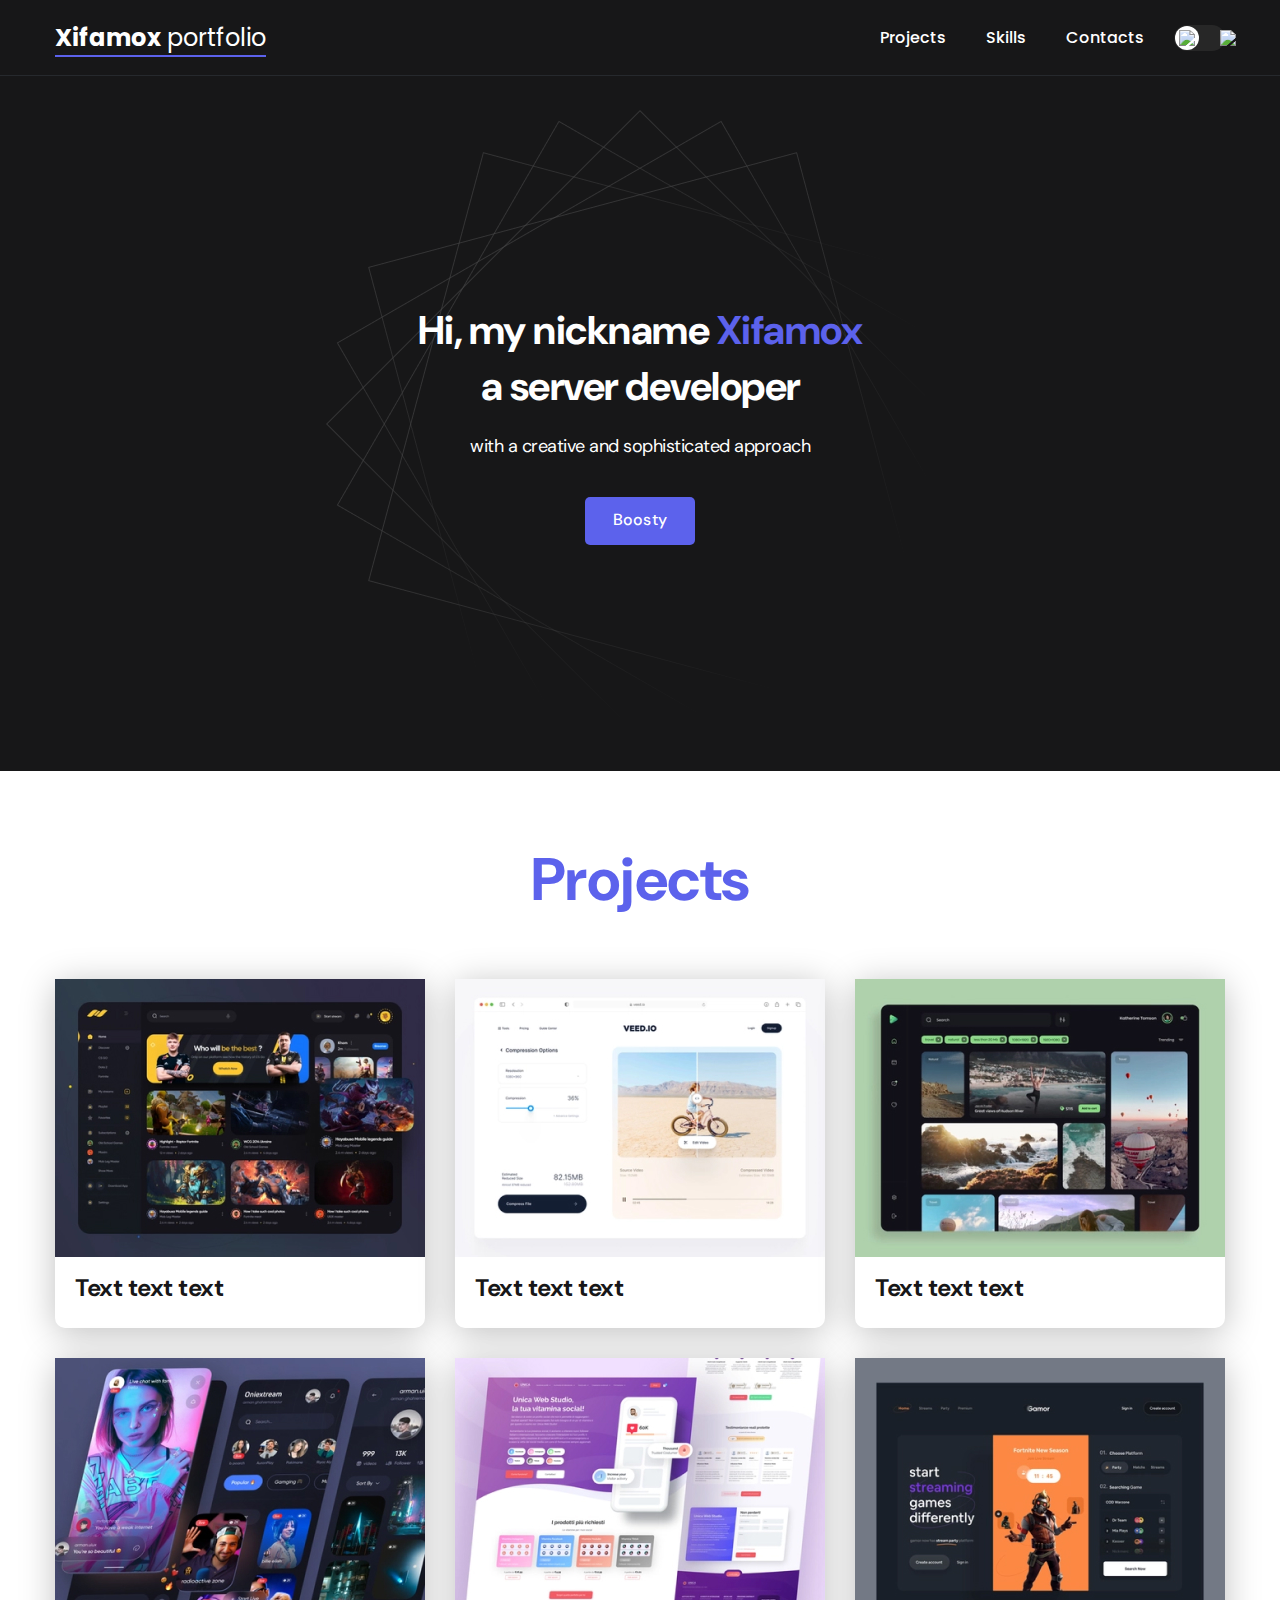
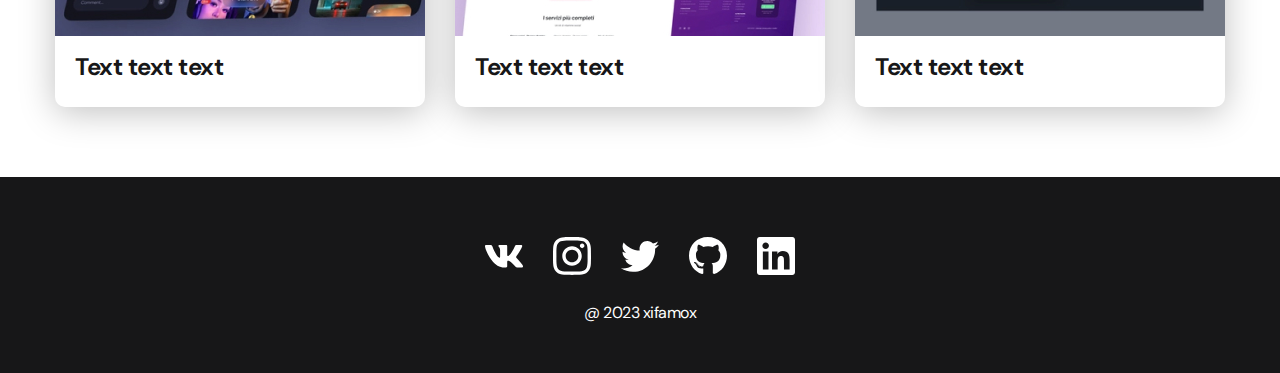
==== index.html @ 59032722 "Add files via upload" ====
<!DOCTYPE html>
<html lang="en">
<head>
  <meta charset="UTF-8">
  <meta name="viewport" content="width=device-width, initial-scale=1.0">
  <title>Portfolio</title>
  <link rel="stylesheet" href="./css/main.css">
</head>
<body>
  <nav class="nav">
    <div class="container">
      <div class="nav-row">
        <a href="./index.html" class="logo nav-list__link--active"><strong>Xifamox</strong> portfolio</a>

        <button class="dark-mode-btn">
          <img src="./img/icons/sun.svg" alt="Light mode" class="dark-mode-btn__icon">
          <img src="./img/icons/moon.svg" alt="Dark mode" class="dark-mode-btn__icon">
        </button>

        <ul class="nav-list">
          <li class="nav-list__item"><a href="./project-page.html" class="nav-list__link">Projects</a></li>
          <li class="nav-list__item"><a href="./skills.html" class="nav-list__link">Skills</a></li>
          <li class="nav-list__item"><a href="./contacts.html" class="nav-list__link">Contacts</a></li>
        </ul>
      </div>
    </div>
  </nav>

  <header class="header">
      <div class="header__wrapper">
        <h1 class="header__title">
          <strong>Hi, my nickname <em>Xifamox</em></strong><br>
          a server developer
        </h1>
        <div class="header__text">
          <p>with a creative and sophisticated approach</p>
        </div>
        <a href="#!" class="btn">Boosty</a>
      </div>
  </header>

  <main class="section">
    <div class="container">
      <h2 class="title-1">Projects</h2>
      <ul class="projects">
        <li class="project">
          <a href="./project-page.html">
            <img src="./img/projects/01.jpg" alt="Project img" class="project-img">
            <h3 class="project__title">Text text text</h3>
          </a>
        </li>
        <li class="project">
          <a href="./project-page.html">
            <img src="./img/projects/02.jpg" alt="Project img" class="project-img">
            <h3 class="project__title">Text text text</h3>
          </a>
        </li>
        </li>
        <li class="project">
          <a href="./project-page.html">
            <img src="./img/projects/03.jpg" alt="Project img" class="project-img">
            <h3 class="project__title">Text text text</h3>
          </a>
        </li>
        </li>
        <li class="project">
          <img src="./img/projects/04.jpg" alt="Project img" class="project-img">
          <h3 class="project__title">Text text text</h3>
        </li>
        </li>
        <li class="project">
          <img src="./img/projects/05.jpg" alt="Project img" class="project-img">
          <h3 class="project__title">Text text text</h3>
        </li>
        </li>
        <li class="project">
          <img src="./img/projects/06.jpg" alt="Project img" class="project-img">
          <h3 class="project__title">Text text text</h3>
        </li>
      </ul>
    </div>
  </main>

  <footer class="footer">
    <div class="container">
      <div class="footer__wrapper">
        <ul class="social">
          <li class="social_item"><a href="#"><img src="./img/icons/vk.svg" alt="Link"></a></li>
          <li class="social_item"><a href="#"><img src="./img/icons/instagram.svg" alt="Link"></a></li>
          <li class="social_item"><a href="#"><img src="./img/icons/twitter.svg" alt="Link"></a></li>
          <li class="social_item"><a href="#"><img src="./img/icons/gitHub.svg" alt="Link"></a></li>
          <li class="social_item"><a href="#"><img src="./img/icons/linkedIn.svg" alt="Link"></a></li>
        </ul>
        <div class="copyright">
          <p>@ 2023 xifamox</p>
        </div>
      </div>
    </div>
  </footer>

  <script src="./js/main.js"></script>

</body>
</html>
---- css/main.css ----
@import "./reset.css";
@import url('https://fonts.googleapis.com/css2?family=DM+Sans:opsz,wght@9..40,400;9..40,500;9..40,700&family=Poppins:wght@400;500;700&display=swap');

/*
font-family: 'DM Sans', sans-serif;
font-family: 'Poppins', sans-serif;
*/

:root {
  --blackpure: #000;
  --black: #171718;
  --black-border: #26292D;
  --white: #fff;
  --purple: #5C62EC;
  
  --text-color: var(--black);
  --dark-bg: var(--black);
  --dark-border: var(--black-border);
  --header-text: var(--white);
  --accent: var(--purple);


  /* Light mode */
  --page-bg: var(--white);
  --text-color: var(--black);

  --title-1: var(--accent);

  --project-card-bg: var(--white);
  --project-card-text: var(--black);
  --box-shadow: 0px 5px 35px 0px rgba(0, 0, 0, 0.25);

}

.dark {
  /* Dark mode */
  --page-bg: #252526;
  --text-color: var(--white);

  --title-1: var(--white);

  --project-card-bg: var(--black);
  --project-card-text: var(--white);
  --box-shadow: 0px 5px 35px 0px rgba(0, 0, 0, 0.8);

}

html, body {
  display: flex;
  flex-direction: column;
  min-height: 100vh;
  
  font-family: 'DM Sans', sans-serif;
  letter-spacing: -0.5px;

  /* Color mode */
  background-color: var(--page-bg);
  color: var(--text-color);
}

/* General */

.container {
  margin: 0 auto;
  padding: 0 15px;
  max-width: 1200px;
}

.section {
  padding: 70px 0px;
}

.title-1 {
  margin-bottom: 60px;

  font-size: 60px;
  font-weight: 700;
  line-height: 1.3;
  color: var(--title-1);
  text-align: center;
}

.title-2 {
  margin-bottom: 20px;
  
  font-size: 40px;
  line-height: 1.3;
  font-weight: 700;
}

/* Nav */

.nav {
  padding: 20px 0;
  border-bottom: 1px solid var(--dark-border);
  background-color: var(--dark-bg);
  color: var(--header-text);
  letter-spacing: normal;
}

.nav-row {
  display: flex;
  justify-content: flex-end;
  align-items: center;
  column-gap: 30px;
  row-gap: 20px;
  flex-wrap: wrap;
}

.logo {
  margin-right: auto;
  color: var(--header-text);
  font-size: 24px;
  font-family: 'Poppins', sans-serif;
}

.logo strong {
  font-weight: 700;
}

.nav-list {
  display: flex;
  align-items: center;
  column-gap: 40px;
  font-size: 16px;
  font-weight: 500;
  font-family: 'Poppins', sans-serif;
}

.nav-list__link {
  color: var(--header-text);
  transition: opacity 0.2s ease-in;
}

.nav-list__link:hover {
  opacity: 0.8;
}

.nav-list__link--active {
  position: relative;
}

.nav-list__link--active::before {
  content: "";

  position: absolute;
  left: 0;
  top: 100%;

  display: block;
  height: 2px;
  width: 100%;
  background-color: var(--accent);
}

/* Dark mode btn */

.dark-mode-btn {
  order: 9;

  position: relative;
  display: flex;
  justify-content: space-between;
  width: 51px;
  height: 26px;
  padding: 5px;

  background-color: #272727;
  border-radius: 50px;
}

.dark-mode-btn::before {
  
  content: "";

  position: absolute;
  top: 1px;
  left: 1px;

  display: block;
  width: 24px;
  height: 24px;

  border-radius: 50%;
  background-color: var(--white);

  transition: left 0.2s ease-in;
}

.dark-mode-btn--active::before {
  left: 26px;
}

.dark-mode-btn__icon {
  position: relative;
  z-index: 9;
}

/* Header */

.header {
  padding: 40px 0;
  min-height: 695px;

  display: flex;
  justify-content: center;
  align-items: center;

  background-color: var(--dark-bg);
  background-image: url('./../img/header-bg.png');
  background-repeat: no-repeat;
  block-size: auto;
  background-position: center center;

  color: var(--header-text);
  text-align: center;
}

.header__wrapper {
  padding: 0px 15px;
  min-width: 660px;
}

.header__title {
  margin-bottom: 20px;
  font-size: 40px;
  font-weight: 700;
  line-height: 1.4;
}

.header__title strong {
  font-style: 60px;
  font-weight: 700;
}

.header__title em {
  font-style: normal;
  color: var(--accent);
}

.header__text {
  margin-bottom: 40px;
  font-size: 18px;
  line-height: 1.333;
}

.header__text p + p {
  margin-top: 1em;
}

/* Btn */

.btn {
  display: inline-block;
  height: 48px;
  padding: 12px 28px;

  border-radius: 5px;
  background-color: var(--accent);
  color: var(--white);
  letter-spacing: 0.15px;
  font-size: 16px;
  font-weight: 500;

  transition: opacity 0.2s ease-in;
}

.btn:hover {
  opacity: 0.8;
}

.btn:active {
  position: relative;
  top: 1px;
}

/* Btn Outline */

.btn-outline {
  display: flex;
  column-gap: 10px;
  align-items: center;

  height: 48px;
  padding: 12px 20px;

  border-radius: 5px;
  border: 1px solid var(--blackpure);
  color: var(--blackpure);
  background-color: var(--white);
  
  transition: opacity 0.2s ease-in;
}

.btn-outline:hover {
  opacity: 0.8;
}

.btn-outline:active {
  position: relative;
  top: 1px;
}

/* Projects */


.projects {
  display: flex;
  flex-wrap: wrap;
  justify-content: center;
  column-gap: 30px;
  row-gap: 30px;
}

.project {
  max-width: 370px;
  background-color: var(--project-card-bg);
  box-shadow: var(--box-shadow);
  border-radius: 10px;
}

.project__img {
  border-radius: 10px;
}

.project__title {
  padding: 15px 20px 25px;
  font-size: 24px;
  font-weight: 700;
  line-height: 1.3;
  color: var(--project-card-text);
}

/* Projects details */

.project-details {
  margin: 0 auto;
  min-width: 865px;

  display: flex;
  flex-direction: column;
  align-items: center;

  text-align: center;
}

.project-details__cover {
  min-width: 100%;
  margin-bottom: 40px;

  border-radius: 10px;  
  box-shadow: 0px 5px 35px 0px rgba(0, 0, 0, 0.25);
}

.project-details__desc {
  margin-bottom: 30px;

  font-weight: 700;
  font-size: 24px;
  line-height: 1.3;
}

/* Content list */

.content-list {
  margin: 0 auto;
  min-width: 570px;
  display: flex;
  flex-direction: column;
  align-items: center;
  row-gap: 40px;
  text-align: center;
}

.content-list a {
  color: var(--accent);
}

.content-list__item {
  font-size: 18px;
  line-height: 1.5;
}

.content-list__item p + p {
  margin-top: 0.5em;
}




/* Footer */

.footer {
  margin-top: auto;
  padding: 60px 0px 50px;
  background-color: var(--dark-bg);
  color: var(--header-text);
}

.footer__wrapper {
  display: flex;
  flex-direction: column;
  align-items: center;
  row-gap: 27px;
}

.social {
  display: flex;
  column-gap: 30px;
  align-items: center;
}

.copyright {
  font-size: 16px;
}

.copyright p + p {
  margin-top: 0.5em;
}

@media (max-width: 620px) {

  .header {
    min-height: unset;
  }

  .header__title {
    font-size: 30px;
  }

  .header__title strong {
    font-size: 40px;
  }

  .nav-row {
    justify-content: space-between;
  }

  .dark-mode-btn {
    order: 0
  }

  .section {
    padding: 40px 0;
  }

  .title-1 {
    margin-bottom: 30px;
    font-size: 40px;
  }

  .title-2 {
    margin-bottom: 10px;
    font-size: 30px;
  }

  .project__title {
    font-size: 22px;
  }

  .project-details__desc {
    margin-bottom: 20px;
    font-size: 20px;
  }

  .footer {
    padding: 40px 0px 30px;
  }
  
  .footer__wrapper {
    row-gap: 20px;
  }

  .social {
    column-gap: 20px;
  }

  .social__item {
    width: 28px;
  }

  .content-list {
    row-gap: 20px;
  }

  .content-list__item {
    font-size: 16px;
  }
}
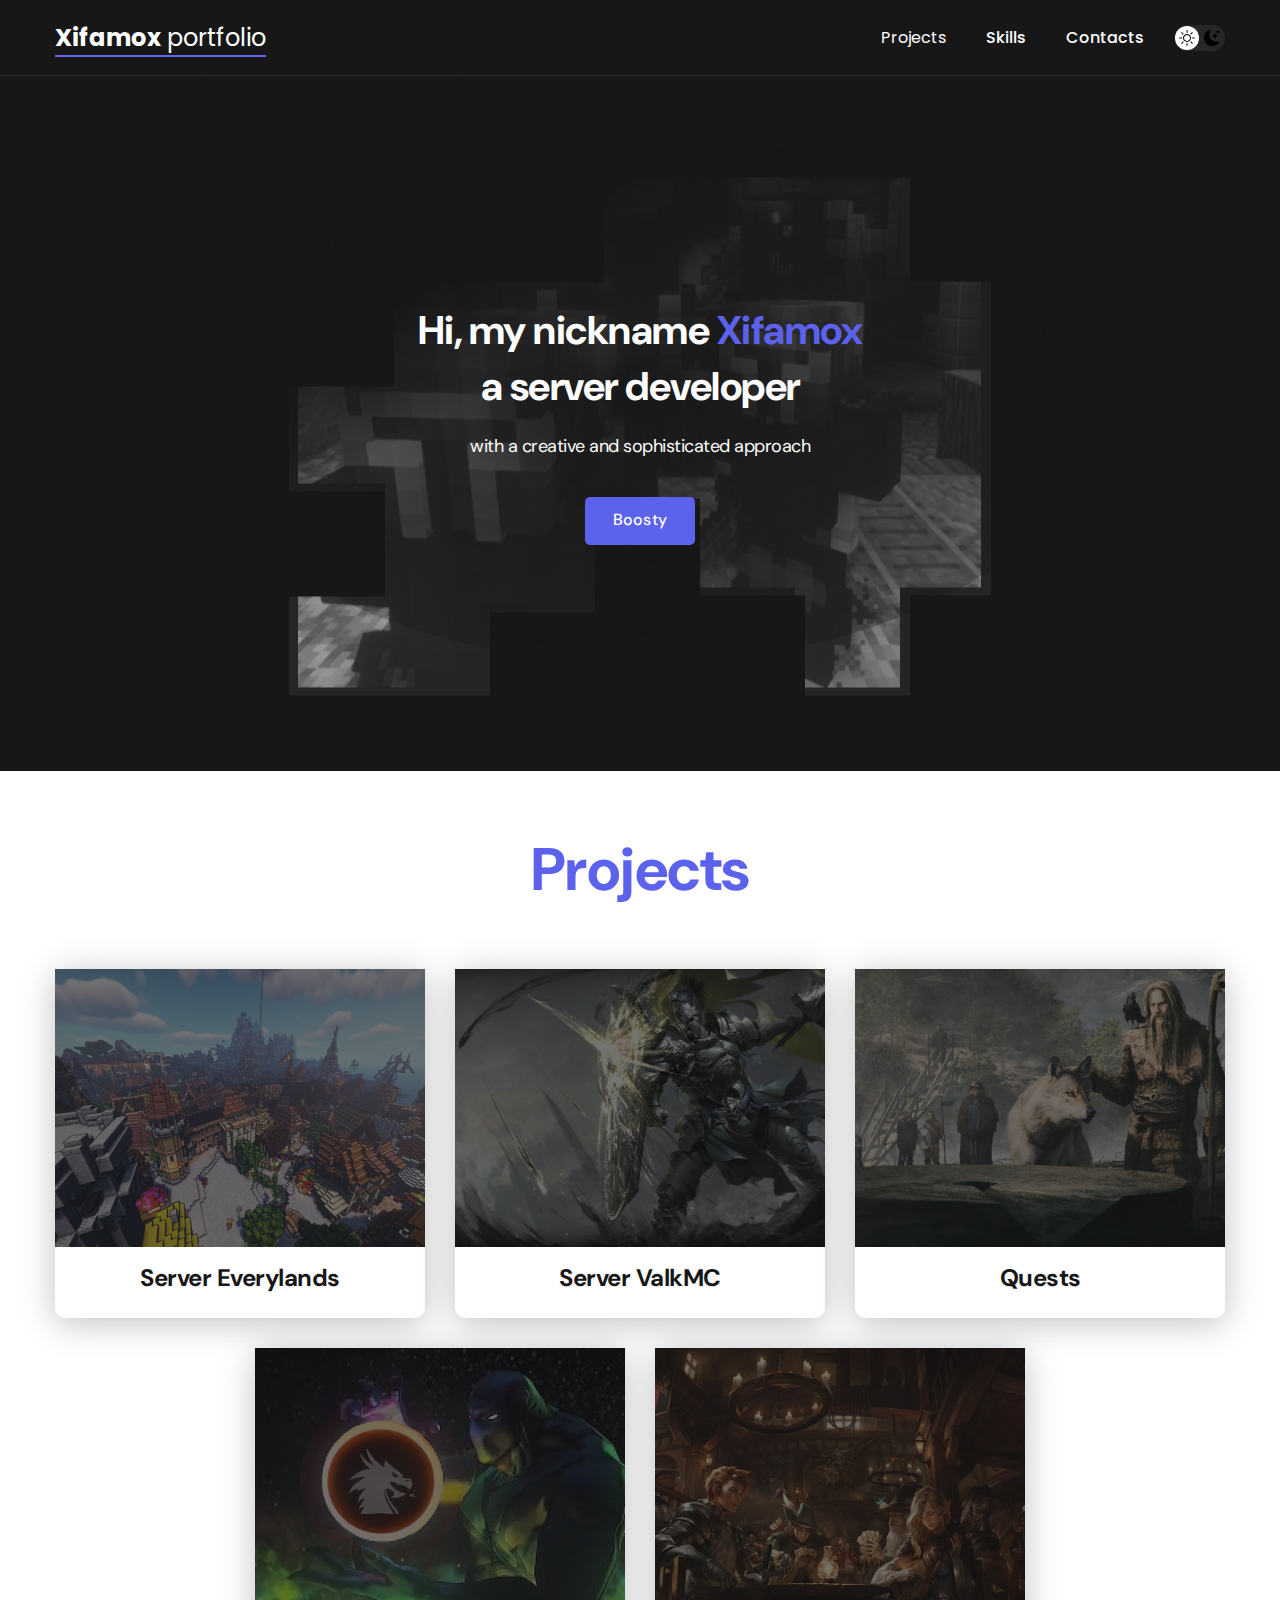
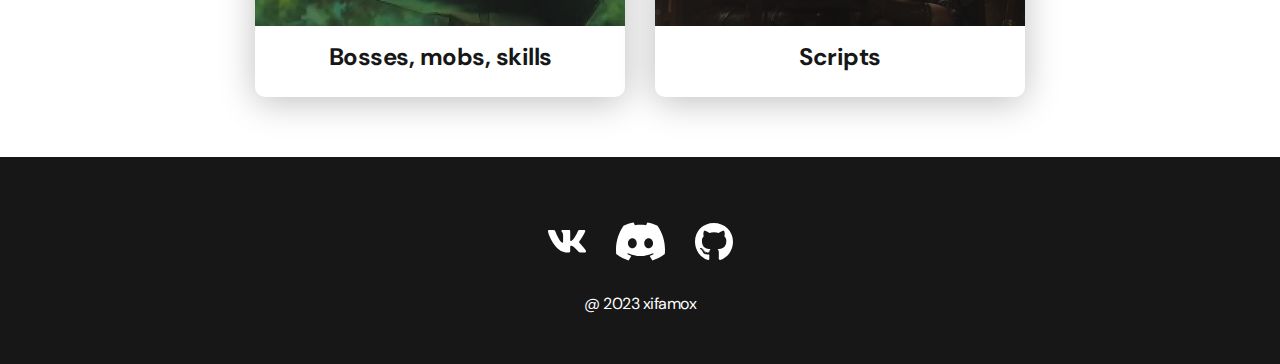
==== commit 127e8165: "New commit" ====
--- a/index.html
+++ b/index.html
@@ -18,7 +18,7 @@
         </button>
 
         <ul class="nav-list">
-          <li class="nav-list__item"><a href="./project-page.html" class="nav-list__link">Projects</a></li>
+          <li class="nav-list__item"><button class="nav-list__link project-btn">Projects</button></li>
           <li class="nav-list__item"><a href="./skills.html" class="nav-list__link">Skills</a></li>
           <li class="nav-list__item"><a href="./contacts.html" class="nav-list__link">Contacts</a></li>
         </ul>
@@ -35,47 +35,42 @@
         <div class="header__text">
           <p>with a creative and sophisticated approach</p>
         </div>
-        <a href="#!" class="btn">Boosty</a>
-      </div>
+          <a href="https://boosty.to/xifamox" class="btn">Boosty</a>
+        </div>
   </header>
 
   <main class="section">
-    <div class="container">
+    <div id="projects" class="container">
       <h2 class="title-1">Projects</h2>
       <ul class="projects">
         <li class="project">
-          <a href="./project-page.html">
+          <a href="./project-page-01.html">
             <img src="./img/projects/01.jpg" alt="Project img" class="project-img">
-            <h3 class="project__title">Text text text</h3>
+            <h3 class="project__title">Server Everylands</h3>
           </a>
         </li>
         <li class="project">
           <a href="./project-page.html">
             <img src="./img/projects/02.jpg" alt="Project img" class="project-img">
-            <h3 class="project__title">Text text text</h3>
+            <h3 class="project__title">Server ValkMC</h3>
           </a>
         </li>
         </li>
         <li class="project">
           <a href="./project-page.html">
             <img src="./img/projects/03.jpg" alt="Project img" class="project-img">
-            <h3 class="project__title">Text text text</h3>
+            <h3 class="project__title">Quests</h3>
           </a>
         </li>
         </li>
         <li class="project">
           <img src="./img/projects/04.jpg" alt="Project img" class="project-img">
-          <h3 class="project__title">Text text text</h3>
+          <h3 class="project__title">Bosses, mobs, skills</h3>
         </li>
         </li>
         <li class="project">
           <img src="./img/projects/05.jpg" alt="Project img" class="project-img">
-          <h3 class="project__title">Text text text</h3>
-        </li>
-        </li>
-        <li class="project">
-          <img src="./img/projects/06.jpg" alt="Project img" class="project-img">
-          <h3 class="project__title">Text text text</h3>
+          <h3 class="project__title">Scripts</h3>
         </li>
       </ul>
     </div>
@@ -85,11 +80,9 @@
     <div class="container">
       <div class="footer__wrapper">
         <ul class="social">
-          <li class="social_item"><a href="#"><img src="./img/icons/vk.svg" alt="Link"></a></li>
-          <li class="social_item"><a href="#"><img src="./img/icons/instagram.svg" alt="Link"></a></li>
-          <li class="social_item"><a href="#"><img src="./img/icons/twitter.svg" alt="Link"></a></li>
-          <li class="social_item"><a href="#"><img src="./img/icons/gitHub.svg" alt="Link"></a></li>
-          <li class="social_item"><a href="#"><img src="./img/icons/linkedIn.svg" alt="Link"></a></li>
+          <li class="social_item"><a href="https://vk.com/everylands"><img src="./img/icons/vk.svg" alt="Link"></a></li>
+          <li class="social_item"><a href="https://discord.gg/d2jW9zJ"><img src="./img/icons/discord.svg" alt="Link"></a></li>
+          <li class="social_item"><a href="https://github.com/XifamoxCoder"><img src="./img/icons/gitHub.svg" alt="Link"></a></li>
         </ul>
         <div class="copyright">
           <p>@ 2023 xifamox</p>
--- a/css/main.css
+++ b/css/main.css
@@ -67,7 +67,7 @@
 }
 
 .section {
-  padding: 70px 0px;
+  padding: 60px 0px;
 }
 
 .title-1 {
@@ -317,6 +317,17 @@
   background-color: var(--project-card-bg);
   box-shadow: var(--box-shadow);
   border-radius: 10px;
+
+  transition: opacity 0.2s ease-in;
+}
+
+.project:hover {
+  opacity: 0.8;
+}
+
+.project:active {
+  position: relative;
+  top: 1px;
 }
 
 .project__img {
@@ -329,6 +340,7 @@
   font-weight: 700;
   line-height: 1.3;
   color: var(--project-card-text);
+  text-align: center;
 }
 
 /* Projects details */
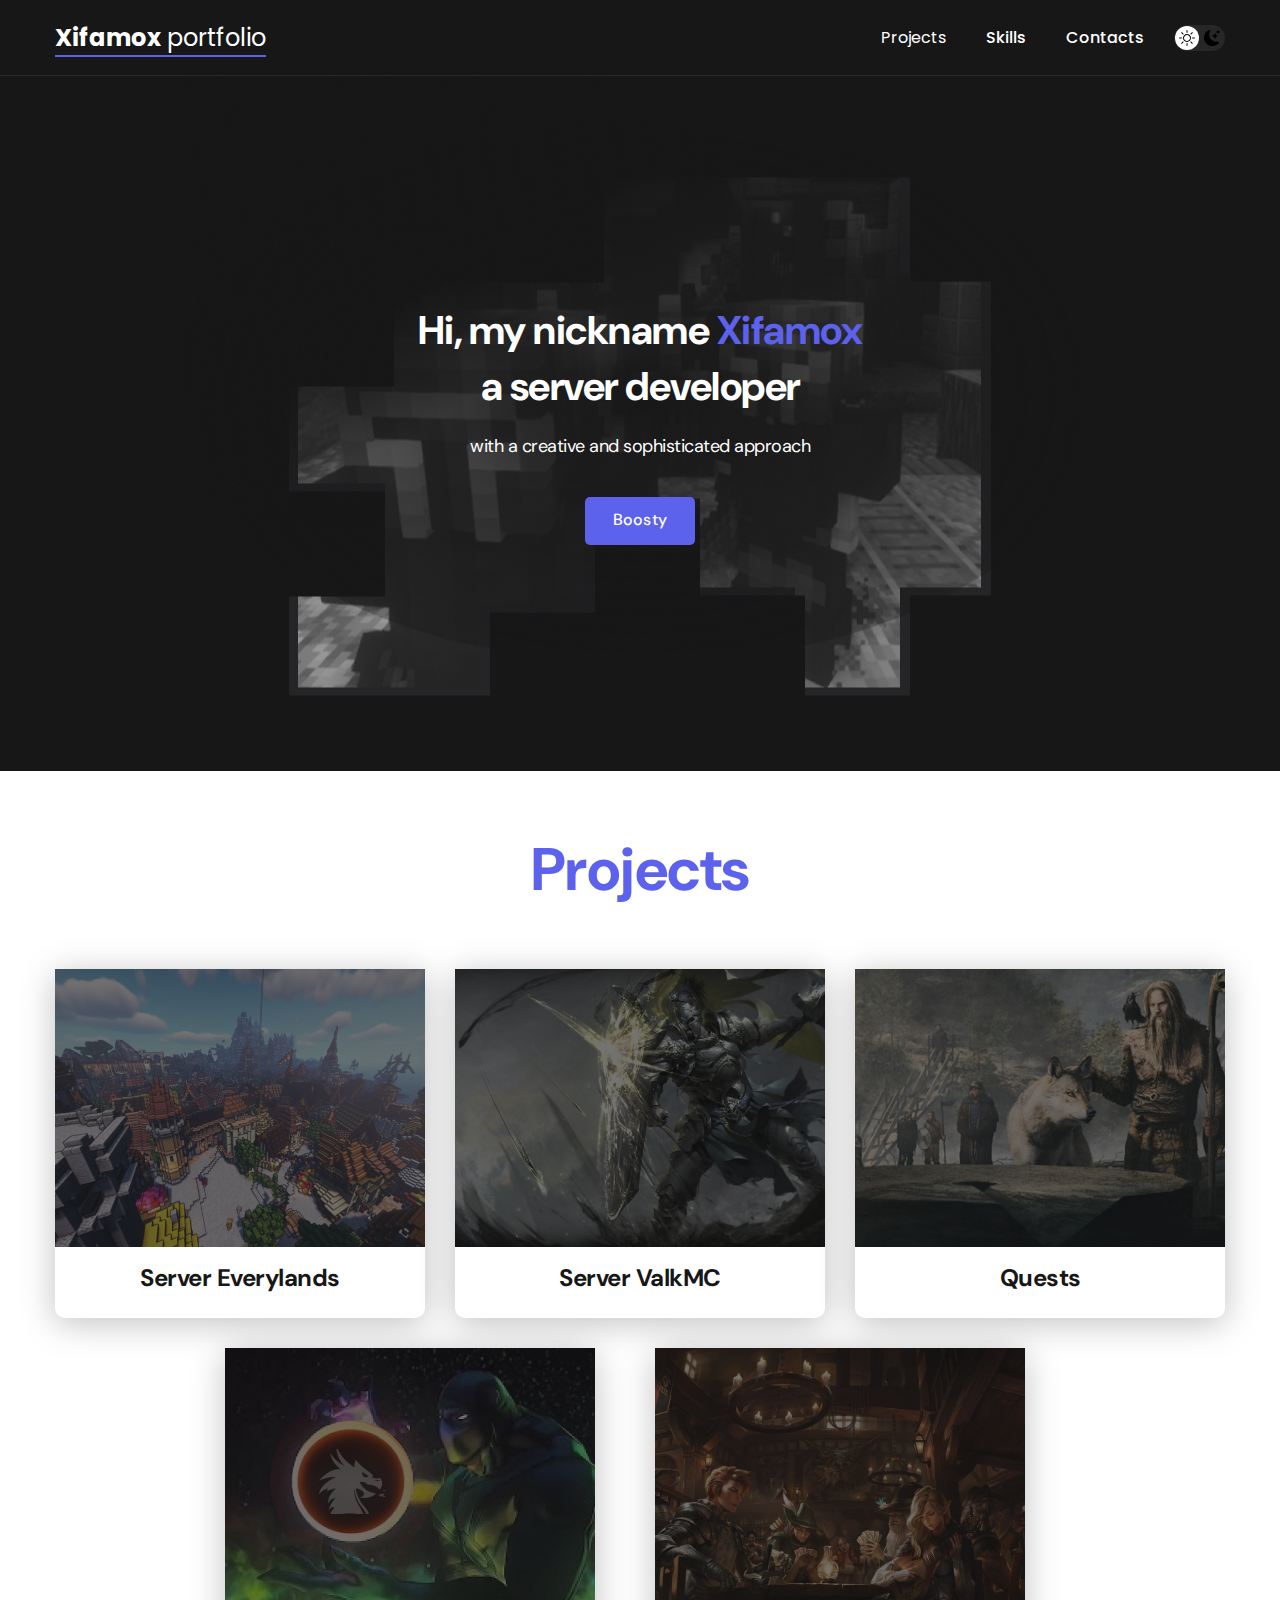
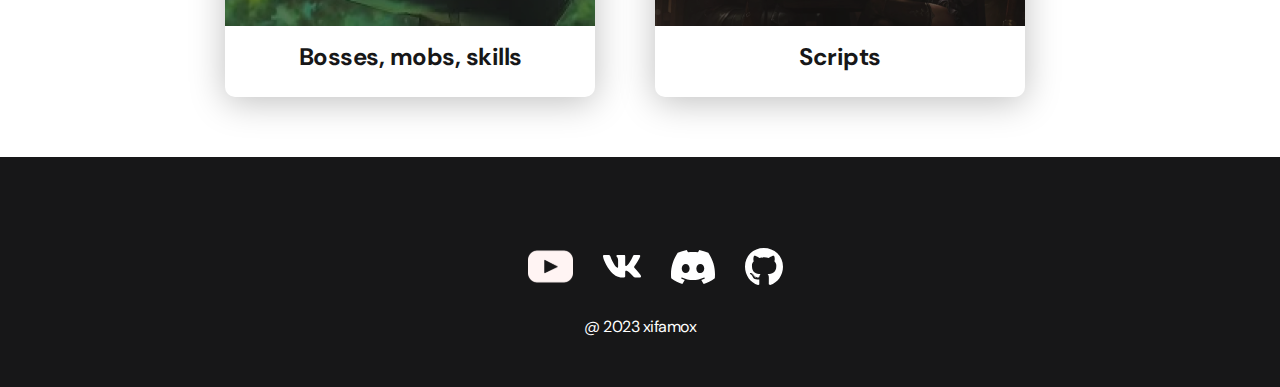
==== commit 6bb098fd: "New projects" ====
--- a/index.html
+++ b/index.html
@@ -50,25 +50,27 @@
           </a>
         </li>
         <li class="project">
-          <a href="./project-page.html">
+          <a href="./project-page-02.html">
             <img src="./img/projects/02.jpg" alt="Project img" class="project-img">
             <h3 class="project__title">Server ValkMC</h3>
           </a>
         </li>
         </li>
         <li class="project">
-          <a href="./project-page.html">
+          <a href="./project-page-03.html">
             <img src="./img/projects/03.jpg" alt="Project img" class="project-img">
             <h3 class="project__title">Quests</h3>
           </a>
         </li>
         </li>
         <li class="project">
+          <a href="./project-page-04.html">
           <img src="./img/projects/04.jpg" alt="Project img" class="project-img">
           <h3 class="project__title">Bosses, mobs, skills</h3>
         </li>
         </li>
         <li class="project">
+          <a href="./project-page-05.html">
           <img src="./img/projects/05.jpg" alt="Project img" class="project-img">
           <h3 class="project__title">Scripts</h3>
         </li>
@@ -80,6 +82,7 @@
     <div class="container">
       <div class="footer__wrapper">
         <ul class="social">
+          <li class="social_item"><a href="https://www.youtube.com/channel/UCJ4tmHxSkls74i9v_gl1JsQ" target="_blank"><img src="./img/icons/youTube.svg" alt="Link"></a></li>
           <li class="social_item"><a href="https://vk.com/everylands"><img src="./img/icons/vk.svg" alt="Link"></a></li>
           <li class="social_item"><a href="https://discord.gg/d2jW9zJ"><img src="./img/icons/discord.svg" alt="Link"></a></li>
           <li class="social_item"><a href="https://github.com/XifamoxCoder"><img src="./img/icons/gitHub.svg" alt="Link"></a></li>
